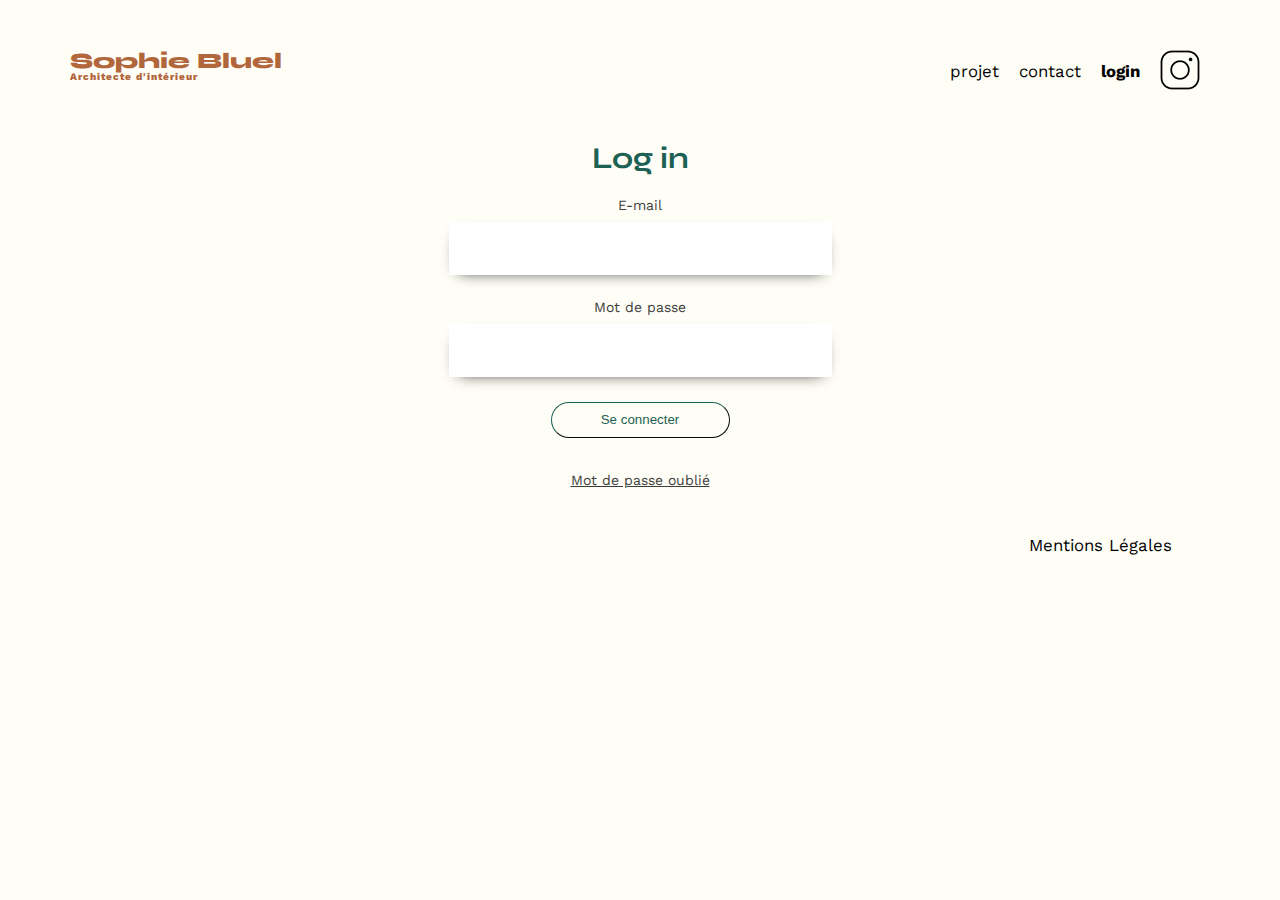
==== FrontEnd/login.html @ a1a6b754 "Tri des projets; création de la page log in + CSS" ====
<!DOCTYPE html>
<html lang="fr">
  <head>
    <meta charset="UTF-8" />
    <title>Sophie Bluel - Architecte d'intérieur</title>
    <meta name="viewport" content="width=device-width, initial-scale=1.0" />
    <link rel="preconnect" href="https://fonts.googleapis.com" />
    <link rel="preconnect" href="https://fonts.gstatic.com" crossorigin />
    <link
      href="https://fonts.googleapis.com/css2?family=Syne:wght@700;800&family=Work+Sans&display=swap"
      rel="stylesheet"
    />
    <meta name="description" content="" />
    <link rel="stylesheet" href="./assets/style.css" />
  </head>
  <body>
    <header>
      <h1>Sophie Bluel <span>Architecte d'intérieur</span></h1>
      <nav>
        <ul>
          <li><a href="" id="link">projet</a></li>
          <li><a href="" id="link">contact</a></li>
          <li class="login-active"><a href="login.html" id="link">login</a></li>
          <li><img src="./assets/icons/instagram.png" alt="Instagram" /></li>
        </ul>
      </nav>
    </header>
    <main>
      <section id="login">
        <div class="title-login"><h2>Log in</h2></div>
        <form class="login-form">
          <label for="email">E-mail</label>
          <input type="email" id="email" name="email" required />

          <label for="password">Mot de passe</label>
          <input type="password" id="password" name="password" required />

          <button class="connecter" type="submit">Se connecter</button>
        </form>
        <div class="password">
          <a href="">Mot de passe oublié</a>
        </div>
      </section>
    </main>

    <footer>
      <nav>
        <ul>
          <li>Mentions Légales</li>
        </ul>
      </nav>
    </footer>
    <script src="./scripts/index.js"></script>
  </body>
</html>
---- FrontEnd/assets/style.css ----
/* http://meyerweb.com/eric/tools/css/reset/
   v2.0 | 20110126
   License: none (public domain)
*/

html, body, div, span, applet, object, iframe,
h1, h2, h3, h4, h5, h6, p, blockquote, pre,
a, abbr, acronym, address, big, cite, code,
del, dfn, em, img, ins, kbd, q, s, samp,
small, strike, strong, sub, sup, tt, var,
b, u, i, center,
dl, dt, dd, ol, ul, li,
fieldset, form, label, legend,
table, caption, tbody, tfoot, thead, tr, th, td,
article, aside, canvas, details, embed,
figure, figcaption, footer, header, hgroup,
menu, nav, output, ruby, section, summary,
time, mark, audio, video {
	margin: 0;
	padding: 0;
	border: 0;
	font-size: 100%;
	font: inherit;
	vertical-align: baseline;
}
/* HTML5 display-role reset for older browsers */
article, aside, details, figcaption, figure,
footer, header, hgroup, menu, nav, section {
	display: block;
}
body {
	line-height: 1;
	background-color: rgb(255, 254, 246);
}
ol, ul {
	list-style: none;
}
blockquote, q {
	quotes: none;
}
blockquote:before, blockquote:after,
q:before, q:after {
	content: '';
	content: none;
}
table {
	border-collapse: collapse;
	border-spacing: 0;
}
/** end reset css**/


body {
	max-width: 1140px;
	margin:auto;
	font-family: 'Work Sans' ;
	font-size: 14px;
}
header {
	display: flex;
	justify-content: space-between;
	margin: 50px 0
}
section {
	margin: 50px 0
}

h1{
	display: flex;
	flex-direction: column;
	font-family: 'Syne';
	font-size: 22px;
	font-weight: 800;
	color: #B1663C
}

h1 > span {
	font-family: 'Work Sans';
	font-size:10px;
	letter-spacing: 0.1em;
;
}

h2{
	font-family: 'Syne';
	font-weight: 700;
	font-size: 30px;
	color: #1D6154
}
nav ul {
	display: flex;
	align-items: center;
	list-style-type: none;

}
nav li {
	padding: 0 10px;
	font-size: 1.2em;
}

li:hover {
	color: #B1663C;
}

#link{
	color: black;
	text-decoration: none;
}

#link:hover{
	cursor: pointer;
	color:#B1663C;
}
#introduction {
	display: flex;
	align-items: center;
}
#introduction figure {
	flex: 1
}
#introduction img {
	display: block;
	margin: auto;
	width: 80%;
}

#introduction article {
	flex: 1
}
#introduction h2 {
	margin-bottom: 1em;
}

#introduction p {
	margin-bottom: 0.5em;
}
#portfolio h2 {
	text-align: center;
	margin-bottom: 1em;
}

.buttons {
	list-style: none;
	display: flex;
	justify-content: center;
	width: 100%;
	gap: 5rem;
	margin-bottom: 2rem;
	margin-top: 3rem;
}

button {
	width: 100%;
	min-width: 120px;
	height: 37px;
	border-radius: 60px;
	color: #1D6154;
	border-color: #1D6154;
	border-width: 1px;
	background-color: rgb(255, 254, 246);
	transition: 0.4s;
}

button:hover {
	cursor: pointer;
	background-color: #1D6154;
	color:#FFFFFF;
	transition: 0.4s;
}

.gallery {
	width: 100%;
	display: grid;
	grid-template-columns: 1fr 1fr 1fr;
	grid-column-gap: 20px;
	grid-row-gap: 20px;
}

.gallery img {
	width: 100%;

}
#contact {
	width: 50%;
margin: auto;
}
#contact > * {
	text-align: center;

}
#contact h2{
	margin-bottom: 20px;
}
#contact form {
	text-align: left;
	margin-top:30px;
	display: flex;
	flex-direction: column;
}

#contact input {
	height: 50px;
	font-size: 1.2em;
	border: none;
	box-shadow: 0px 4px 14px rgba(0, 0, 0, 0.09);
}
#contact label {
	margin: 2em 0 1em 0;
}
#contact textarea {
	border: none;
	box-shadow: 0px 4px 14px rgba(0, 0, 0, 0.09);
}

input[type="submit"]{
	font-family: 'Syne';
	font-weight: 700;
	color: white;
	background-color: #1D6154;
	margin : 2em auto ;
	width: 180px;
	text-align: center;
	border-radius: 60px ;
}

footer nav ul {
	display: flex;
	justify-content: flex-end;
	margin: 2em
}

/** Log In **/

#login {
	display: flex;
	flex-direction: column;
}

.title-login{
	display: flex;
	justify-content: center;
	margin-bottom: 25px;
}

.login-form{
	display: flex;
	flex-direction: column;
	align-items: center;
}

.login-active {
	font-weight: bold;
}

label {
	color: #3D3D3D;
	margin-bottom: 10px;
}

input {
	width: 379px;
	height: 51px;
	margin-bottom: 25px;
	border: none;
	box-shadow: 0px 6px 16px -10px;
}

.connecter {
	width: 179px;
	height: 36px;
	margin-bottom: 35px;
}

.password{
	align-self: center;
}

.password a {
	color: #3D3D3D;
}

.password a:hover {
	cursor: pointer;
	color:black;
}
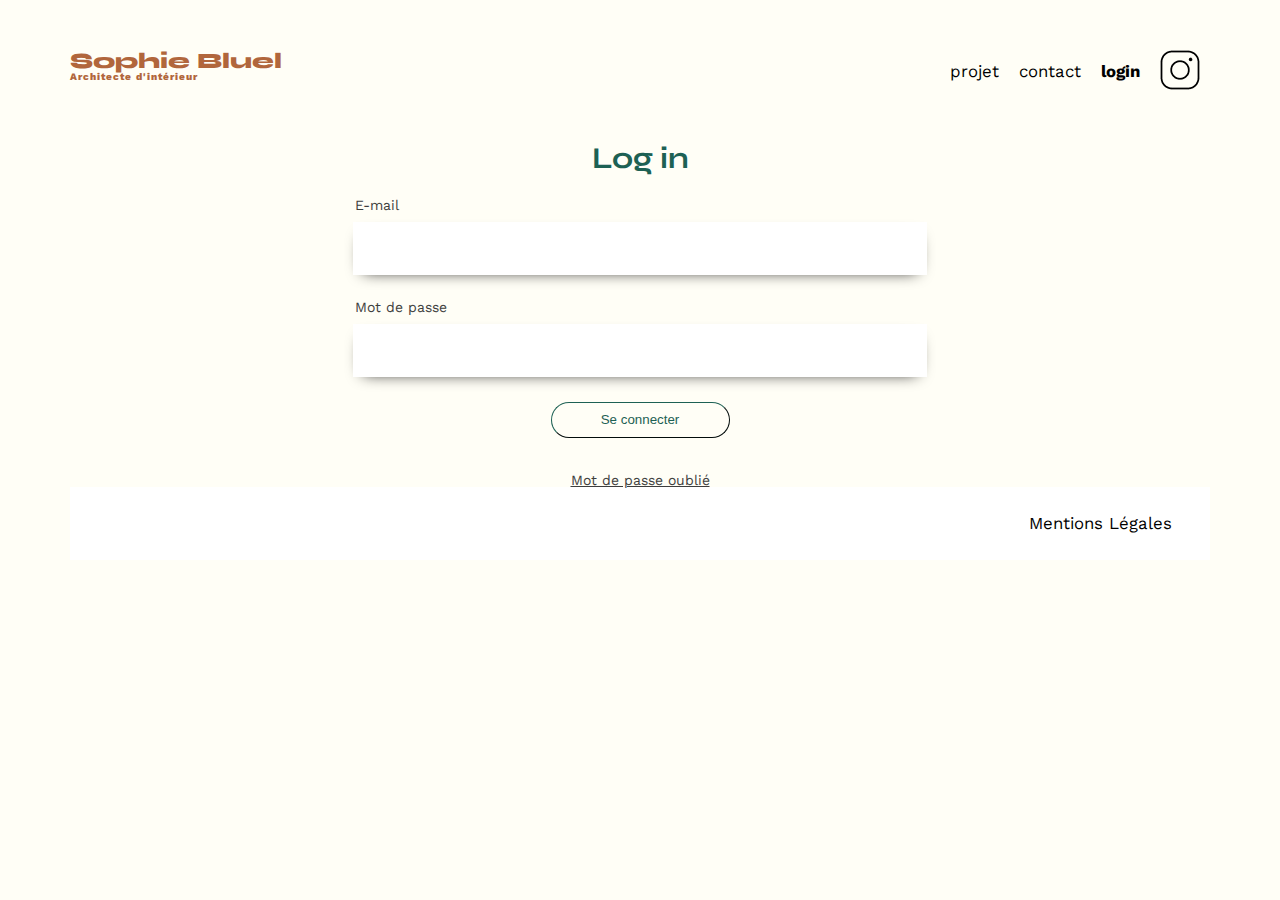
==== commit b16e96a1: "Création login.js; insertion de la méthode POST pour récupérer les données email et mdp" ====
--- a/FrontEnd/login.html
+++ b/FrontEnd/login.html
@@ -18,9 +18,11 @@
       <h1>Sophie Bluel <span>Architecte d'intérieur</span></h1>
       <nav>
         <ul>
-          <li><a href="" id="link">projet</a></li>
-          <li><a href="" id="link">contact</a></li>
-          <li class="login-active"><a href="login.html" id="link">login</a></li>
+          <li><a href="index.html" class="link">projet</a></li>
+          <li><a href="index.html#contact" class="link">contact</a></li>
+          <li class="login-active">
+            <a href="login.html" class="link">login</a>
+          </li>
           <li><img src="./assets/icons/instagram.png" alt="Instagram" /></li>
         </ul>
       </nav>
@@ -28,17 +30,23 @@
     <main>
       <section id="login">
         <div class="title-login"><h2>Log in</h2></div>
-        <form class="login-form">
+        <form id="loginForm" class="login-form">
           <label for="email">E-mail</label>
-          <input type="email" id="email" name="email" required />
+          <input type="email" id="email-login" name="email" required="" />
 
           <label for="password">Mot de passe</label>
-          <input type="password" id="password" name="password" required />
+          <input
+            type="password"
+            id="password-login"
+            name="password"
+            required=""
+          />
 
           <button class="connecter" type="submit">Se connecter</button>
         </form>
+
         <div class="password">
-          <a href="">Mot de passe oublié</a>
+          <a href="#">Mot de passe oublié</a>
         </div>
       </section>
     </main>
@@ -50,6 +58,6 @@
         </ul>
       </nav>
     </footer>
-    <script src="./scripts/index.js"></script>
+    <script src="./scripts/login.js"></script>
   </body>
 </html>
--- a/FrontEnd/assets/style.css
+++ b/FrontEnd/assets/style.css
@@ -102,12 +102,12 @@
 	color: #B1663C;
 }
 
-#link{
+.link{
 	color: black;
 	text-decoration: none;
 }
 
-#link:hover{
+.link:hover{
 	cursor: pointer;
 	color:#B1663C;
 }
@@ -223,17 +223,28 @@
 	border-radius: 60px ;
 }
 
+footer {
+	background-color: white;
+	display: flex;
+	justify-content: end;
+}
+
 footer nav ul {
 	display: flex;
 	justify-content: flex-end;
 	margin: 2em
 }
+footer nav ul:hover{
+	cursor: pointer;
+}
 
 /** Log In **/
 
 #login {
 	display: flex;
 	flex-direction: column;
+	width: 50%;
+	margin: auto;
 }
 
 .title-login{
@@ -252,13 +263,14 @@
 	font-weight: bold;
 }
 
-label {
+#login label {
+	width: 100%;
 	color: #3D3D3D;
 	margin-bottom: 10px;
 }
 
-input {
-	width: 379px;
+#email-login, #password-login{
+	width: 100%;
 	height: 51px;
 	margin-bottom: 25px;
 	border: none;
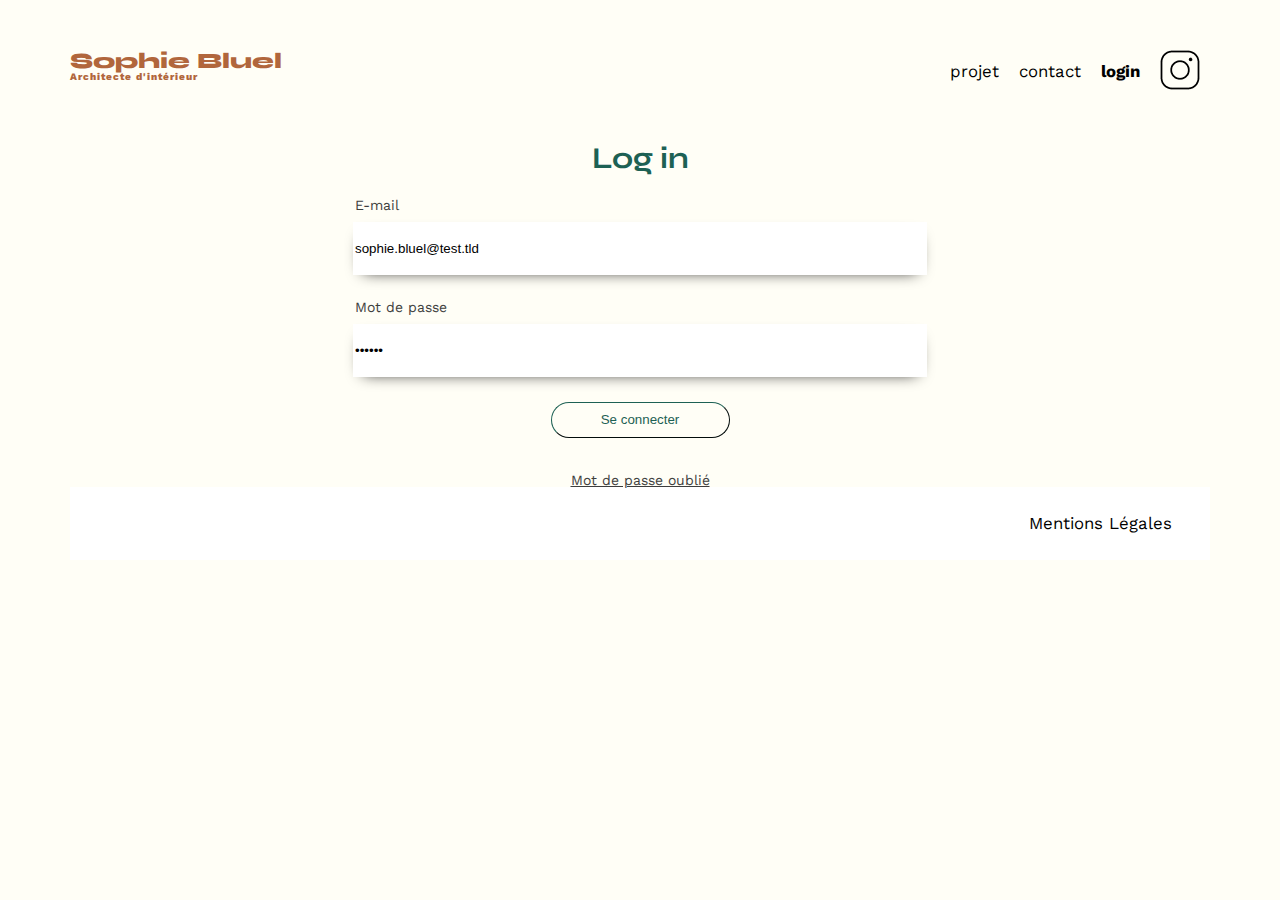
==== commit 822a3d2b: "Connexion à l'éditeur avec un ID et un token" ====
--- a/FrontEnd/login.html
+++ b/FrontEnd/login.html
@@ -32,7 +32,13 @@
         <div class="title-login"><h2>Log in</h2></div>
         <form id="loginForm" class="login-form">
           <label for="email">E-mail</label>
-          <input type="email" id="email-login" name="email" required="" />
+          <input
+            type="email"
+            id="email-login"
+            name="email"
+            required=""
+            value="sophie.bluel@test.tld"
+          />
 
           <label for="password">Mot de passe</label>
           <input
@@ -40,6 +46,7 @@
             id="password-login"
             name="password"
             required=""
+            value="S0phie"
           />
 
           <button class="connecter" type="submit">Se connecter</button>
--- a/FrontEnd/assets/style.css
+++ b/FrontEnd/assets/style.css
@@ -144,7 +144,7 @@
 	display: flex;
 	justify-content: center;
 	width: 100%;
-	gap: 5rem;
+	gap: 10px;
 	margin-bottom: 2rem;
 	margin-top: 3rem;
 }
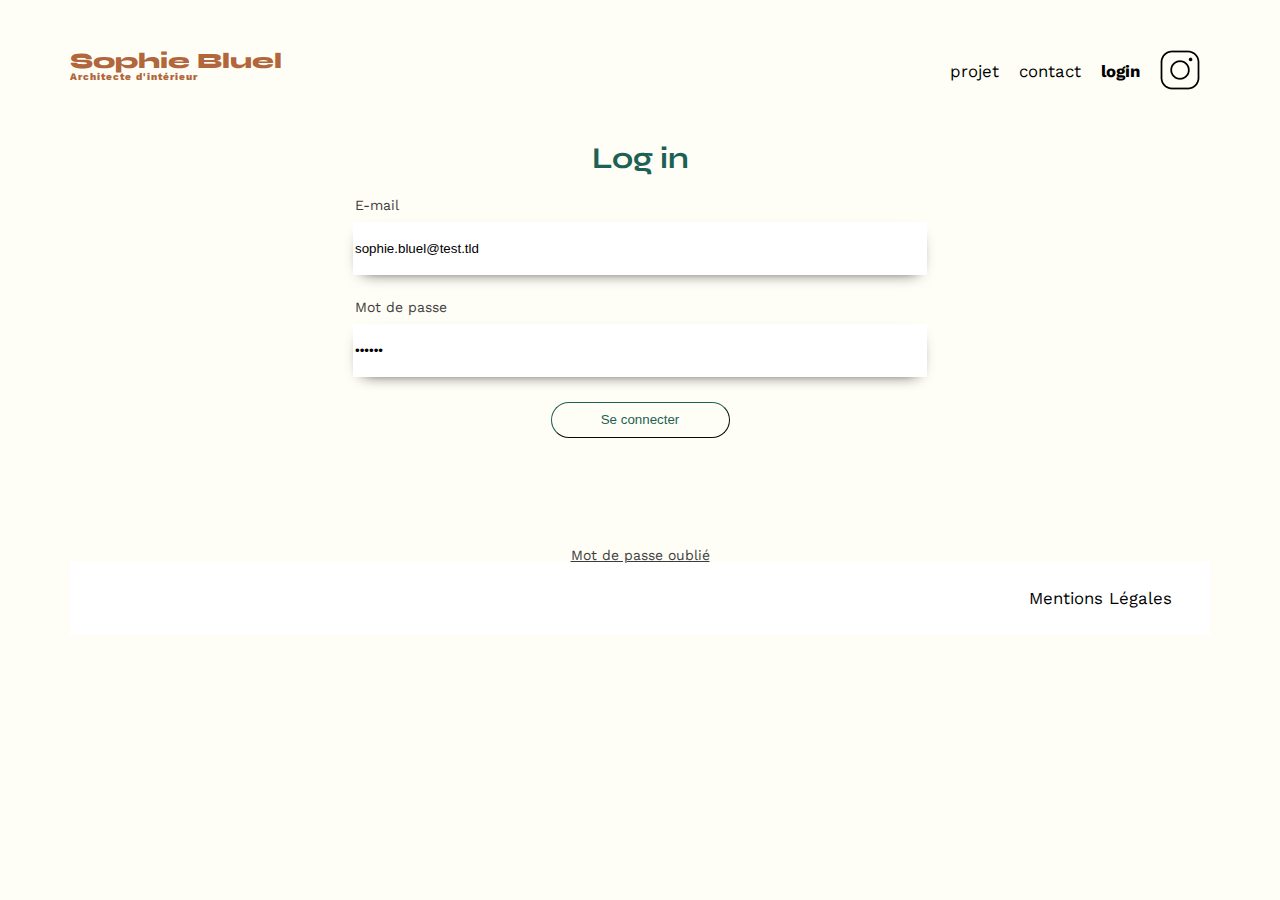
==== commit 8272ff2f: "Classe active buguée; Message d'erreur lors de la connexion OK; Vérification de la présence de conne" ====
--- a/FrontEnd/login.html
+++ b/FrontEnd/login.html
@@ -52,6 +52,8 @@
           <button class="connecter" type="submit">Se connecter</button>
         </form>
 
+        <div id="error-message"></div>
+
         <div class="password">
           <a href="#">Mot de passe oublié</a>
         </div>
--- a/FrontEnd/assets/style.css
+++ b/FrontEnd/assets/style.css
@@ -168,6 +168,12 @@
 	transition: 0.4s;
 }
 
+button:active {
+	cursor: pointer;
+	background-color: #1D6154;
+	color:#FFFFFF;
+}
+
 .gallery {
 	width: 100%;
 	display: grid;
@@ -294,4 +300,13 @@
 .password a:hover {
 	cursor: pointer;
 	color:black;
+}
+
+#error-message {
+	display: flex;
+	justify-content: center;
+	align-items: center;
+	margin-bottom: 25px;
+	width: 100%;
+	height: 50px;
 }